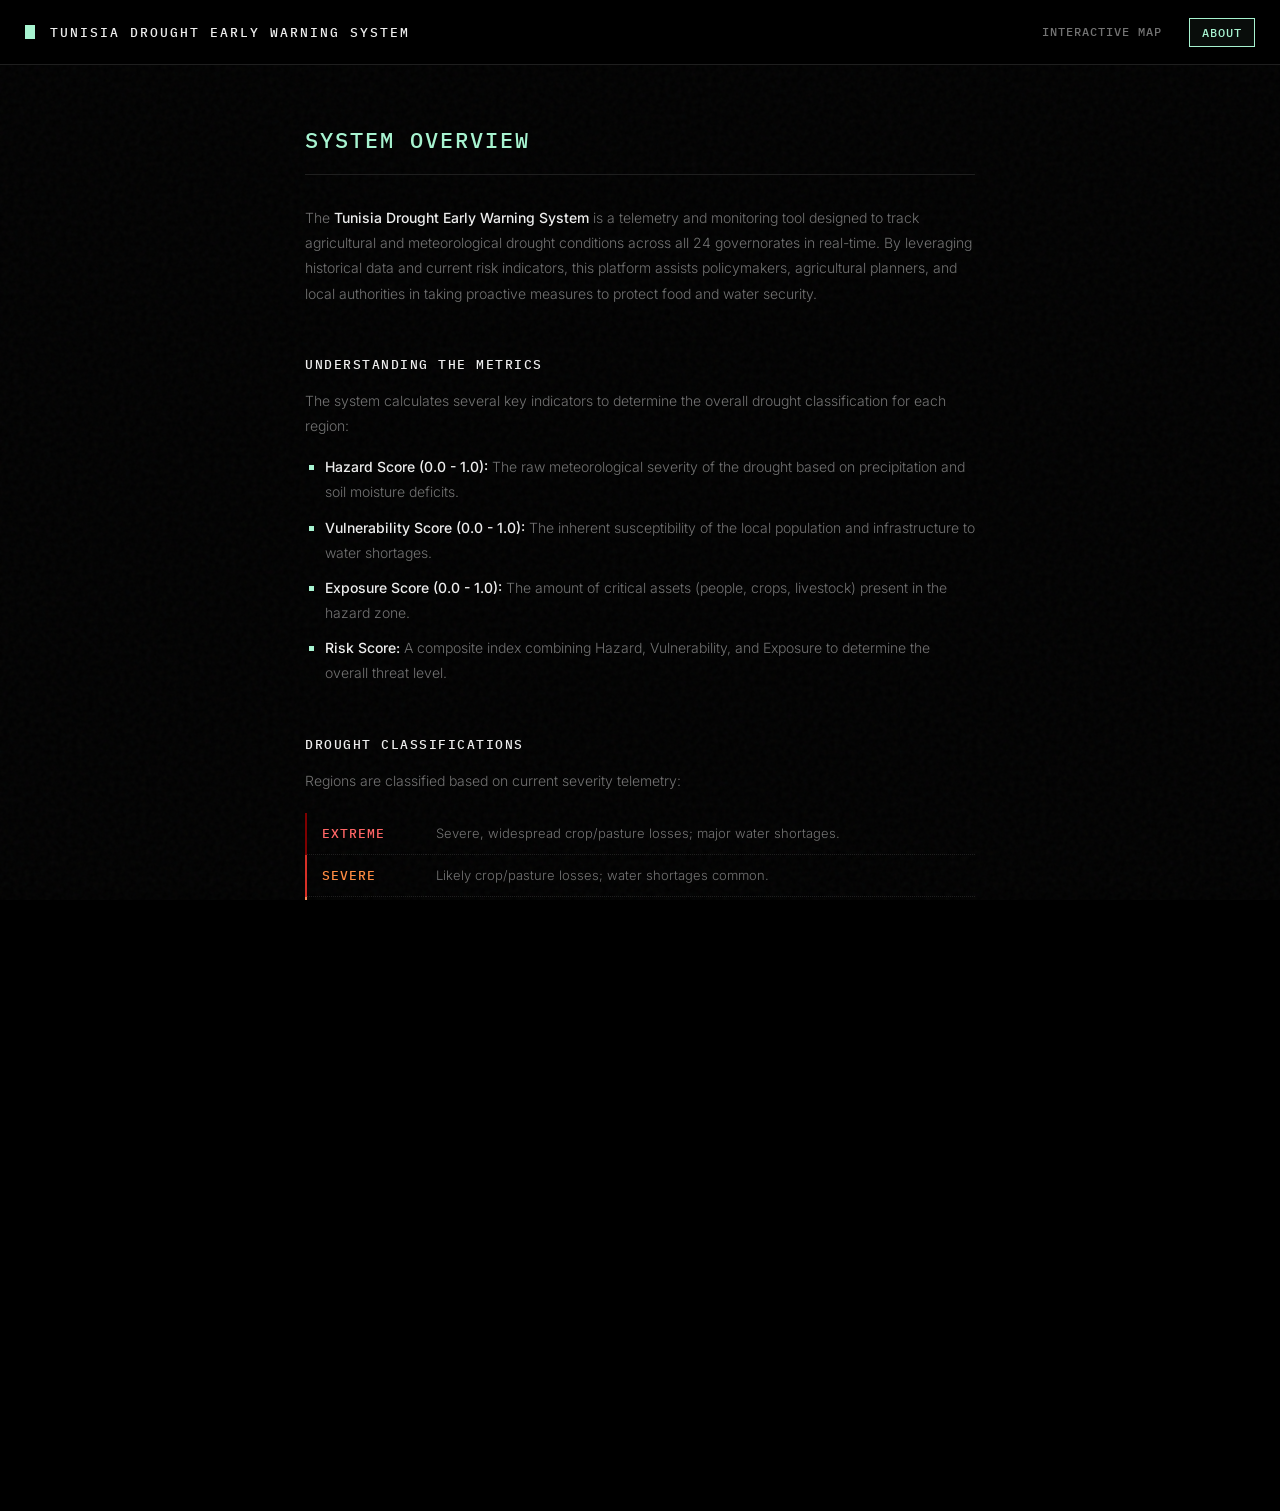
==== about.html @ 305ae53a "Add files via upload" ====
<!DOCTYPE html>
<html lang="en">
<head>
    <meta charset="UTF-8">
    <meta name="viewport" content="width=device-width, initial-scale=1.0">
    <title>About - Tunisia Drought Early Warning System</title>
    
    <!-- Importing the cinematic fonts -->
    <link href="https://fonts.googleapis.com/css2?family=IBM+Plex+Mono:wght@400;500;600&family=Inter:wght@300;400;500&display=swap" rel="stylesheet">
    
    <style>
        :root {
            --bg-void: #000000;
            --accent-green: #a7f3d0;
            --border-line: #1f1f1f;
            --text-primary: #ededed;
            --text-muted: #737373;
            --font-ui: 'Inter', system-ui, sans-serif;
            --font-mono: 'IBM Plex Mono', monospace;
        }

        * { 
            box-sizing: border-box; 
        }

        html, body { 
            margin: 0; 
            font-family: var(--font-ui); 
            background-color: var(--bg-void); 
            color: var(--text-primary);
            height: 100%;
            overflow-x: hidden;
            overflow-y: auto;
            
            /* Cinematic film grain overlay */
            background-image: url("data:image/svg+xml,%3Csvg viewBox='0 0 200 200' xmlns='http://www.w3.org/2000/svg'%3E%3Cfilter id='noiseFilter'%3E%3CfeTurbulence type='fractalNoise' baseFrequency='0.85' numOctaves='3' stitchTiles='stitch'/%3E%3C/filter%3E%3Crect width='100%25' height='100%25' filter='url(%23noiseFilter)' opacity='0.04'/%3E%3C/svg%3E");
        }

        /* --- CINEMATIC HEADER --- */
        #header { 
            height: 65px; 
            background: var(--bg-void);
            color: var(--text-primary); 
            display: flex; 
            align-items: center; 
            padding: 0 25px; 
            font-family: var(--font-mono);
            font-size: 13px; 
            font-weight: 500; 
            letter-spacing: 2px;
            text-transform: uppercase;
            border-bottom: 1px solid var(--border-line);
            position: sticky;
            top: 0;
            z-index: 1000;
        }

        #header::before {
            content: "";
            display: inline-block;
            width: 10px;
            height: 14px;
            background: var(--accent-green);
            margin-right: 15px;
            animation: terminalBlink 1s step-end infinite;
        }

        @keyframes terminalBlink {
            0%, 100% { opacity: 1; }
            50% { opacity: 0; }
        }

        .nav-links {
            margin-left: auto;
            display: flex;
            gap: 15px;
        }

        .nav-links a {
            font-family: var(--font-mono);
            font-size: 12px;
            text-decoration: none;
            letter-spacing: 1px;
            padding: 6px 12px;
            transition: all 0.2s ease;
        }

        .nav-links .link-muted { color: var(--text-muted); }
        .nav-links .link-muted:hover { color: var(--accent-green); }
        
        .nav-links .link-active {
            color: var(--accent-green);
            border: 1px solid var(--accent-green);
            background: rgba(167, 243, 208, 0.05);
        }

        #about-content {
            max-width: 720px;
            margin: 60px auto 100px auto;
            padding: 0 25px;
        }

        h1 { 
            font-family: var(--font-mono); 
            font-size: 22px; 
            font-weight: 500;
            color: var(--accent-green);
            text-transform: uppercase; 
            letter-spacing: 2px;
            border-bottom: 1px solid var(--border-line); 
            padding-bottom: 20px; 
            margin-top: 0;
            margin-bottom: 30px;
        }

        h2 { 
            font-family: var(--font-mono); 
            font-size: 13px; 
            font-weight: 500;
            color: var(--text-primary);
            text-transform: uppercase; 
            letter-spacing: 1.5px;
            margin-top: 50px; 
            margin-bottom: 15px;
        }

        p, li {
            font-family: var(--font-ui);
            font-size: 14px;
            font-weight: 300;
            line-height: 1.8;
            color: var(--text-muted);
        }

        p b, li b, strong {
            color: var(--text-primary);
            font-weight: 500;
        }

        ul {
            padding-left: 20px;
            margin-bottom: 30px;
        }

        li {
            margin-bottom: 10px;
            list-style-type: square;
        }
        
        li::marker {
            color: var(--accent-green);
        }

        table { 
            width: 100%; 
            border-collapse: collapse; 
            margin-top: 20px; 
        }

        table td { 
            padding: 12px 10px; 
            border-bottom: 1px dotted var(--border-line); 
            font-size: 13px; 
            font-weight: 300; 
            color: var(--text-muted); 
        }

        table tr td:first-child { 
            font-family: var(--font-mono); 
            font-weight: 500; 
            width: 120px; 
            text-transform: uppercase; 
            letter-spacing: 1px;
            padding-left: 15px;
            border-left: 2px solid transparent;
        }

        .lvl-extreme td:first-child { border-left-color: #7f0000; color: #ff6666; }
        .lvl-severe td:first-child { border-left-color: #d73027; color: #ff8c42; }
        .lvl-moderate td:first-child { border-left-color: #fc8d59; color: #ffb366; }
        .lvl-watch td:first-child { border-left-color: #fee08b; color: #f9f871; }
        .lvl-normal td:first-child { border-left-color: var(--accent-green); color: var(--accent-green); }

        .researcher-block {
            margin-top: 25px;
            padding-left: 15px;
            border-left: 1px solid var(--border-line);
        }

        .social-links {
            display: flex;
            gap: 15px;
            margin-top: 15px;
        }

        .social-links a {
            display: flex;
            align-items: center;
            justify-content: center;
            width: 38px;
            height: 38px;
            border: 1px solid var(--border-line);
            background: transparent;
            transition: all 0.2s ease;
        }

        .social-links a:hover {
            border-color: var(--accent-green);
            background: rgba(167, 243, 208, 0.05);
        }

        .social-links svg {
            width: 18px;
            height: 18px;
            fill: var(--text-muted);
            transition: fill 0.2s ease;
        }

        .social-links a:hover svg {
            fill: var(--accent-green);
        }
    </style>
</head>
<body>

    <div id="header">
        Tunisia Drought Early Warning System
        <div class="nav-links">
            <a href="index.html" class="link-muted">Interactive Map</a>
            <a href="about.html" class="link-active">About</a>
        </div>
    </div>
    
    <main id="about-content">
        <h1>System Overview</h1>
        
        <p>The <b>Tunisia Drought Early Warning System</b> is a telemetry and monitoring tool designed to track agricultural and meteorological drought conditions across all 24 governorates in real-time. By leveraging historical data and current risk indicators, this platform assists policymakers, agricultural planners, and local authorities in taking proactive measures to protect food and water security.</p>
        
        <h2>Understanding the Metrics</h2>
        <p>The system calculates several key indicators to determine the overall drought classification for each region:</p>
        <ul>
            <li><b>Hazard Score (0.0 - 1.0):</b> The raw meteorological severity of the drought based on precipitation and soil moisture deficits.</li>
            <li><b>Vulnerability Score (0.0 - 1.0):</b> The inherent susceptibility of the local population and infrastructure to water shortages.</li>
            <li><b>Exposure Score (0.0 - 1.0):</b> The amount of critical assets (people, crops, livestock) present in the hazard zone.</li>
            <li><b>Risk Score:</b> A composite index combining Hazard, Vulnerability, and Exposure to determine the overall threat level.</li>
        </ul>

        <h2>Drought Classifications</h2>
        <p>Regions are classified based on current severity telemetry:</p>
        <table>
            <tr class="lvl-extreme"><td>Extreme</td><td>Severe, widespread crop/pasture losses; major water shortages.</td></tr>
            <tr class="lvl-severe"><td>Severe</td><td>Likely crop/pasture losses; water shortages common.</td></tr>
            <tr class="lvl-moderate"><td>Moderate</td><td>Some damage to crops/pastures; developing water deficits.</td></tr>
            <tr class="lvl-watch"><td>Watch</td><td>Abnormally dry conditions; early signs of potential drought.</td></tr>
            <tr class="lvl-normal"><td>Normal</td><td>Typical moisture conditions for this time of year.</td></tr>
        </table>

        <h2>Data Sources & Methodology</h2>
        <p>This dashboard integrates satellite imagery, climate models, and local census data. The timeseries charts track the persistence of drought trends over previous months, highlighting regions suffering from compounding, multi-season water deficits.</p>

        <h2>Researchers</h2>
        <p>Created as an independent project by <strong>Badis Zammouri</strong>, assisted by <strong>Mohamed Chandoul</strong>. Both are students at the <strong>Manouba School of Engineering</strong>.</p>
        
        <div class="researcher-block">
            <p style="margin-bottom: 5px; font-family: var(--font-mono); font-size: 11px; text-transform: uppercase;">Connect</p>
            <div class="social-links">
                <a href="https://github.com/badIS-6" target="_blank" aria-label="GitHub">
                    <svg viewBox="0 0 24 24"><path d="M12 0C5.37 0 0 5.37 0 12c0 5.31 3.435 9.795 8.205 11.385.6.105.825-.255.825-.57 0-.285-.015-1.23-.015-2.235-3.015.555-3.795-.735-4.035-1.41-.135-.345-.72-1.41-1.23-1.695-.42-.225-1.02-.78-.015-.795.945-.015 1.62.87 1.845 1.23 1.08 1.815 2.805 1.305 3.495.99.105-.78.42-1.305.765-1.605-2.67-.3-5.46-1.335-5.46-5.925 0-1.305.465-2.385 1.23-3.225-.12-.3-.54-1.53.12-3.18 0 0 1.005-.315 3.3 1.23.96-.27 1.98-.405 3-.405s2.04.135 3 .405c2.295-1.56 3.3-1.23 3.3-1.23.66 1.65.24 2.88.12 3.18.765.84 1.23 1.905 1.23 3.225 0 4.605-2.805 5.625-5.475 5.925.435.375.81 1.095.81 2.22 0 1.605-.015 2.895-.015 3.3 0 .315.225.69.825.57A12.02 12.02 0 0024 12c0-6.63-5.37-12-12-12z"/></svg>
                </a>
                <a href="https://www.linkedin.com/in/badisz374/" target="_blank" aria-label="LinkedIn">
                    <svg viewBox="0 0 24 24"><path d="M19 0h-14c-2.761 0-5 2.239-5 5v14c0 2.761 2.239 5 5 5h14c2.762 0 5-2.239 5-5v-14c0-2.761-2.238-5-5-5zm-11 19h-3v-11h3v11zm-1.5-12.268c-.966 0-1.75-.79-1.75-1.764s.784-1.764 1.75-1.764 1.75.79 1.75 1.764-.783 1.764-1.75 1.764zm13.5 12.268h-3v-5.604c0-3.368-4-3.113-4 0v5.604h-3v-11h3v1.765c1.396-2.586 7-2.777 7 2.476v6.759z"/></svg>
                </a>
            </div>
        </div>
    </main>

</body>
</html>
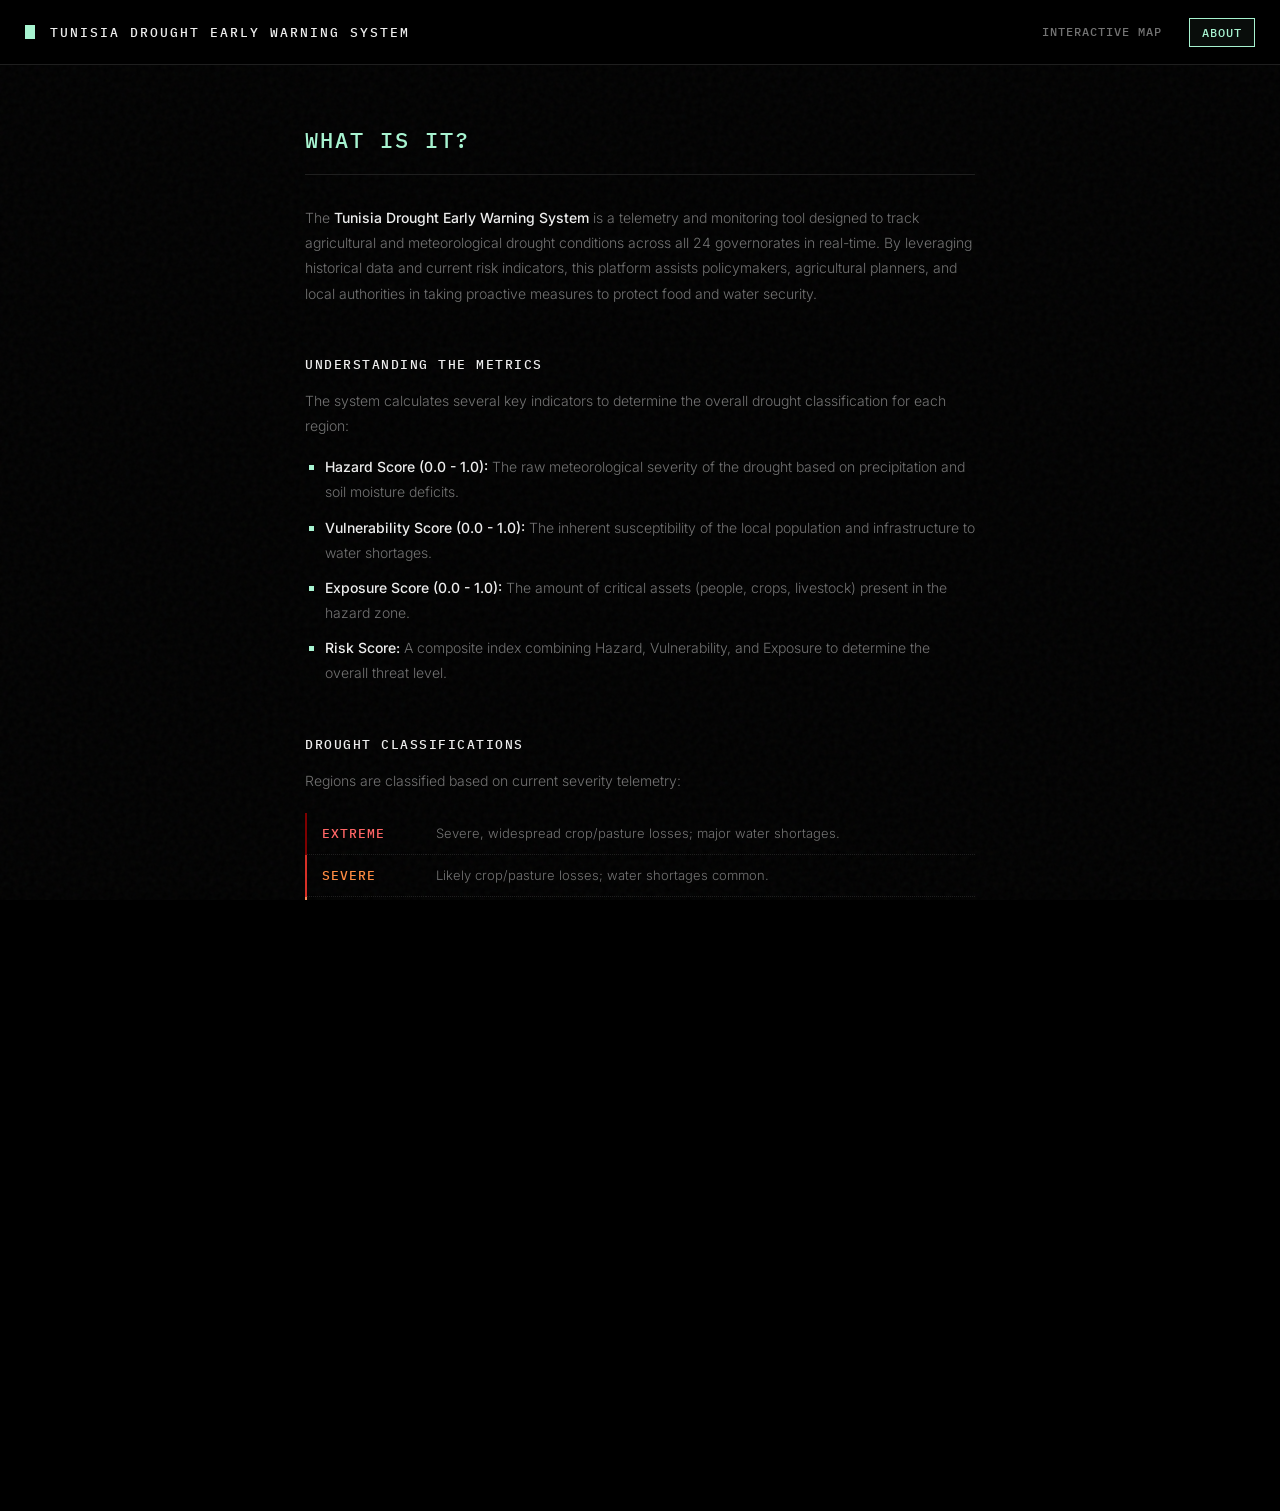
==== commit ce15511b: "Update about.html" ====
--- a/about.html
+++ b/about.html
@@ -4,6 +4,7 @@
     <meta charset="UTF-8">
     <meta name="viewport" content="width=device-width, initial-scale=1.0">
     <title>About - Tunisia Drought Early Warning System</title>
+    <link rel="icon" type="image/png" href="assets/icon.png">
     
     <!-- Importing the cinematic fonts -->
     <link href="https://fonts.googleapis.com/css2?family=IBM+Plex+Mono:wght@400;500;600&family=Inter:wght@300;400;500&display=swap" rel="stylesheet">
@@ -232,7 +233,7 @@
     </div>
     
     <main id="about-content">
-        <h1>System Overview</h1>
+        <h1>What is it?</h1>
         
         <p>The <b>Tunisia Drought Early Warning System</b> is a telemetry and monitoring tool designed to track agricultural and meteorological drought conditions across all 24 governorates in real-time. By leveraging historical data and current risk indicators, this platform assists policymakers, agricultural planners, and local authorities in taking proactive measures to protect food and water security.</p>
         
@@ -259,7 +260,7 @@
         <p>This dashboard integrates satellite imagery, climate models, and local census data. The timeseries charts track the persistence of drought trends over previous months, highlighting regions suffering from compounding, multi-season water deficits.</p>
 
         <h2>Researchers</h2>
-        <p>Created as an independent project by <strong>Badis Zammouri</strong>, assisted by <strong>Mohamed Chandoul</strong>. Both are students at the <strong>Manouba School of Engineering</strong>.</p>
+        <p>Created as an independent project by <strong>Badis Zammouri</strong>, assisted by <strong>Mohamed Chandoul</strong>. Both of whom are ecological engineering students at <strong>Manouba School of Engineering</strong>.</p>
         
         <div class="researcher-block">
             <p style="margin-bottom: 5px; font-family: var(--font-mono); font-size: 11px; text-transform: uppercase;">Connect</p>
